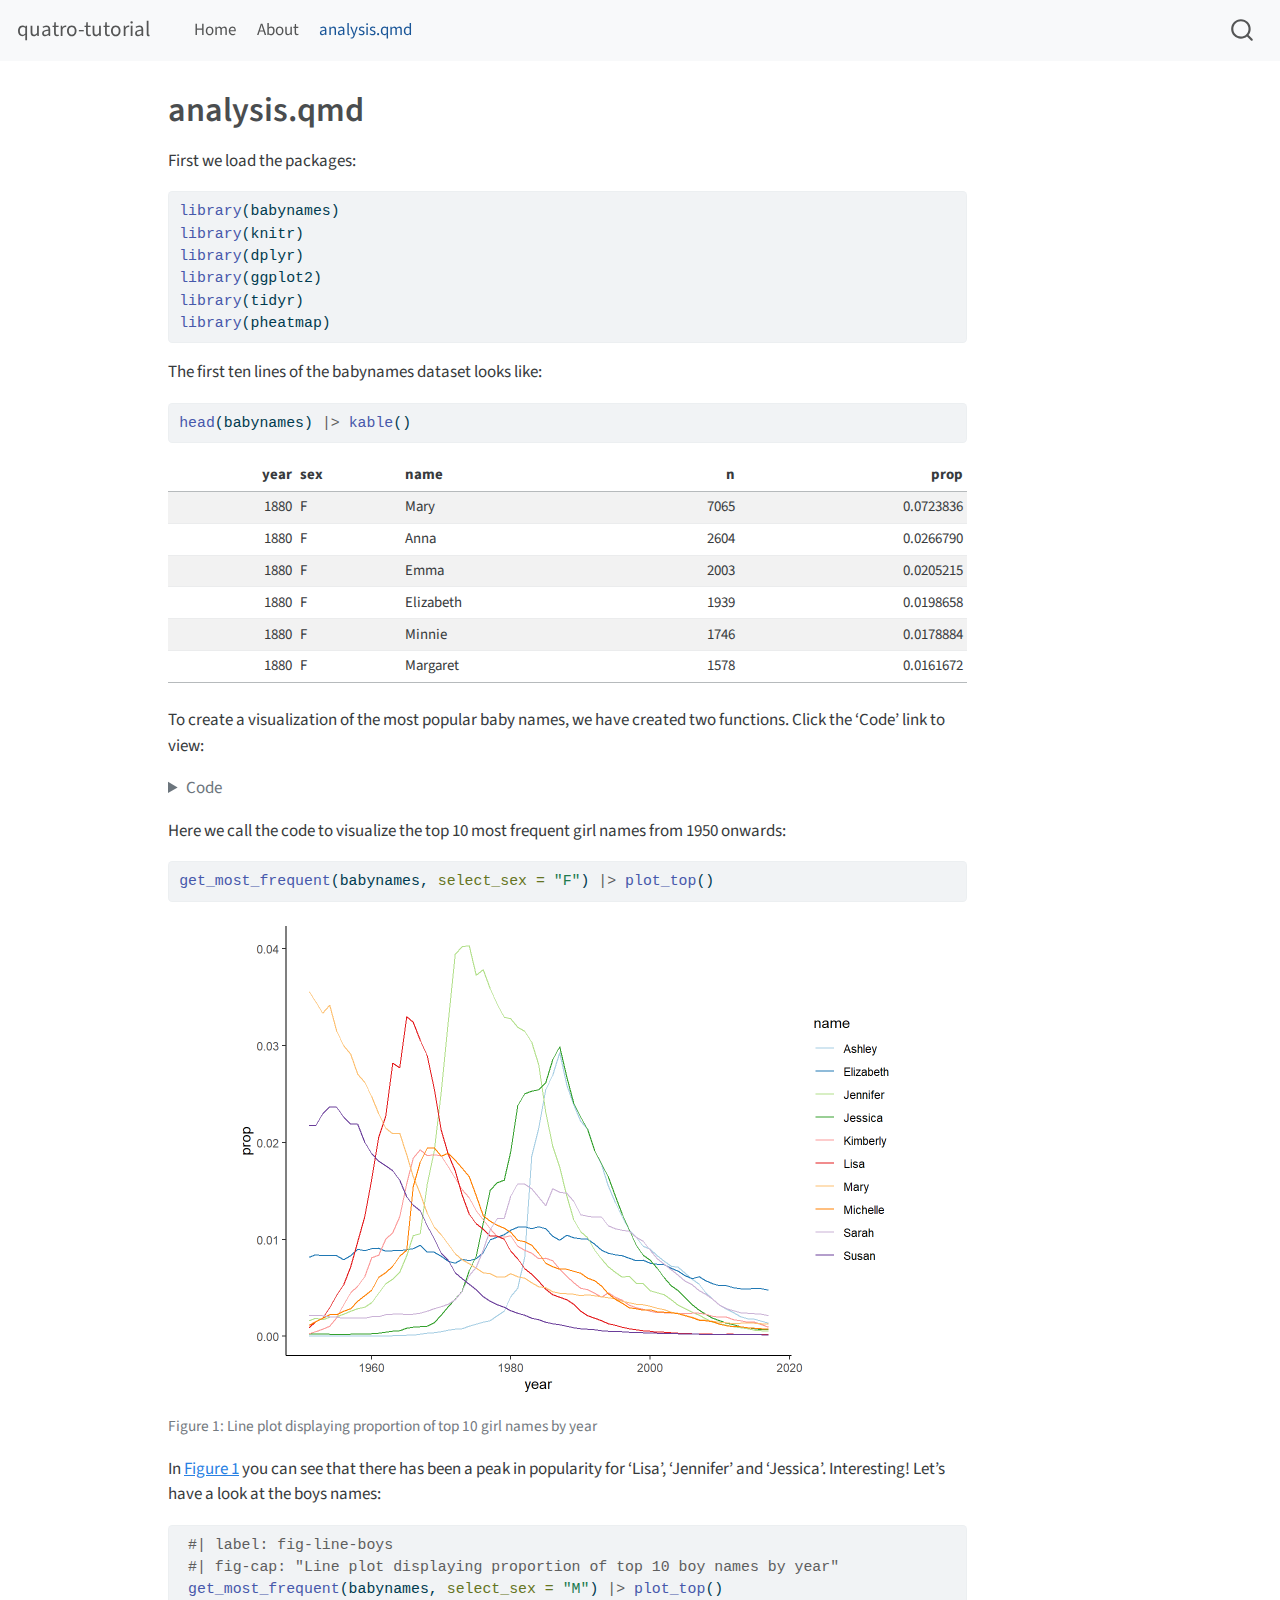
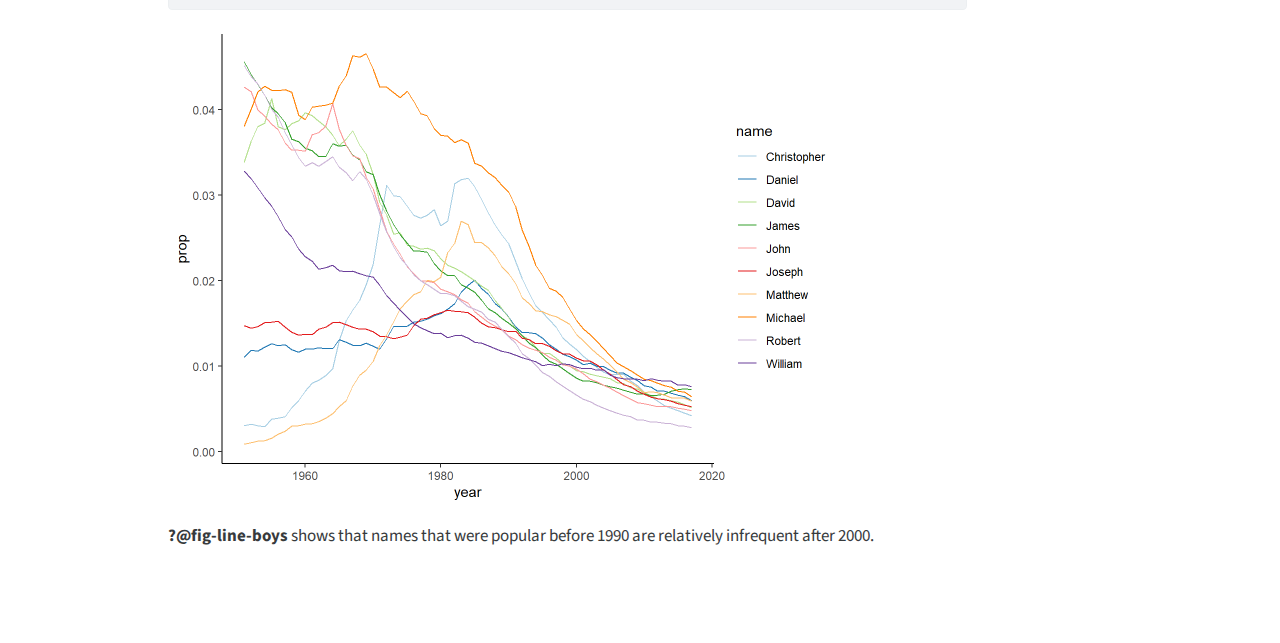
==== analysis.html @ da6c0867 "Built site for gh-pages" ====
<!DOCTYPE html>
<html xmlns="http://www.w3.org/1999/xhtml" lang="en" xml:lang="en"><head>

<meta charset="utf-8">
<meta name="generator" content="quarto-1.3.450">

<meta name="viewport" content="width=device-width, initial-scale=1.0, user-scalable=yes">


<title>quatro-tutorial - analysis.qmd</title>
<style>
code{white-space: pre-wrap;}
span.smallcaps{font-variant: small-caps;}
div.columns{display: flex; gap: min(4vw, 1.5em);}
div.column{flex: auto; overflow-x: auto;}
div.hanging-indent{margin-left: 1.5em; text-indent: -1.5em;}
ul.task-list{list-style: none;}
ul.task-list li input[type="checkbox"] {
  width: 0.8em;
  margin: 0 0.8em 0.2em -1em; /* quarto-specific, see https://github.com/quarto-dev/quarto-cli/issues/4556 */ 
  vertical-align: middle;
}
/* CSS for syntax highlighting */
pre > code.sourceCode { white-space: pre; position: relative; }
pre > code.sourceCode > span { display: inline-block; line-height: 1.25; }
pre > code.sourceCode > span:empty { height: 1.2em; }
.sourceCode { overflow: visible; }
code.sourceCode > span { color: inherit; text-decoration: inherit; }
div.sourceCode { margin: 1em 0; }
pre.sourceCode { margin: 0; }
@media screen {
div.sourceCode { overflow: auto; }
}
@media print {
pre > code.sourceCode { white-space: pre-wrap; }
pre > code.sourceCode > span { text-indent: -5em; padding-left: 5em; }
}
pre.numberSource code
  { counter-reset: source-line 0; }
pre.numberSource code > span
  { position: relative; left: -4em; counter-increment: source-line; }
pre.numberSource code > span > a:first-child::before
  { content: counter(source-line);
    position: relative; left: -1em; text-align: right; vertical-align: baseline;
    border: none; display: inline-block;
    -webkit-touch-callout: none; -webkit-user-select: none;
    -khtml-user-select: none; -moz-user-select: none;
    -ms-user-select: none; user-select: none;
    padding: 0 4px; width: 4em;
  }
pre.numberSource { margin-left: 3em;  padding-left: 4px; }
div.sourceCode
  {   }
@media screen {
pre > code.sourceCode > span > a:first-child::before { text-decoration: underline; }
}
</style>


<script src="site_libs/quarto-nav/quarto-nav.js"></script>
<script src="site_libs/quarto-nav/headroom.min.js"></script>
<script src="site_libs/clipboard/clipboard.min.js"></script>
<script src="site_libs/quarto-search/autocomplete.umd.js"></script>
<script src="site_libs/quarto-search/fuse.min.js"></script>
<script src="site_libs/quarto-search/quarto-search.js"></script>
<meta name="quarto:offset" content="./">
<script src="site_libs/quarto-html/quarto.js"></script>
<script src="site_libs/quarto-html/popper.min.js"></script>
<script src="site_libs/quarto-html/tippy.umd.min.js"></script>
<script src="site_libs/quarto-html/anchor.min.js"></script>
<link href="site_libs/quarto-html/tippy.css" rel="stylesheet">
<link href="site_libs/quarto-html/quarto-syntax-highlighting.css" rel="stylesheet" id="quarto-text-highlighting-styles">
<script src="site_libs/bootstrap/bootstrap.min.js"></script>
<link href="site_libs/bootstrap/bootstrap-icons.css" rel="stylesheet">
<link href="site_libs/bootstrap/bootstrap.min.css" rel="stylesheet" id="quarto-bootstrap" data-mode="light">
<script id="quarto-search-options" type="application/json">{
  "location": "navbar",
  "copy-button": false,
  "collapse-after": 3,
  "panel-placement": "end",
  "type": "overlay",
  "limit": 20,
  "language": {
    "search-no-results-text": "No results",
    "search-matching-documents-text": "matching documents",
    "search-copy-link-title": "Copy link to search",
    "search-hide-matches-text": "Hide additional matches",
    "search-more-match-text": "more match in this document",
    "search-more-matches-text": "more matches in this document",
    "search-clear-button-title": "Clear",
    "search-detached-cancel-button-title": "Cancel",
    "search-submit-button-title": "Submit",
    "search-label": "Search"
  }
}</script>


<link rel="stylesheet" href="styles.css">
</head>

<body class="nav-fixed">

<div id="quarto-search-results"></div>
  <header id="quarto-header" class="headroom fixed-top">
    <nav class="navbar navbar-expand-lg navbar-dark ">
      <div class="navbar-container container-fluid">
      <div class="navbar-brand-container">
    <a class="navbar-brand" href="./index.html">
    <span class="navbar-title">quatro-tutorial</span>
    </a>
  </div>
            <div id="quarto-search" class="" title="Search"></div>
          <button class="navbar-toggler" type="button" data-bs-toggle="collapse" data-bs-target="#navbarCollapse" aria-controls="navbarCollapse" aria-expanded="false" aria-label="Toggle navigation" onclick="if (window.quartoToggleHeadroom) { window.quartoToggleHeadroom(); }">
  <span class="navbar-toggler-icon"></span>
</button>
          <div class="collapse navbar-collapse" id="navbarCollapse">
            <ul class="navbar-nav navbar-nav-scroll me-auto">
  <li class="nav-item">
    <a class="nav-link" href="./index.html" rel="" target="">
 <span class="menu-text">Home</span></a>
  </li>  
  <li class="nav-item">
    <a class="nav-link" href="./about.html" rel="" target="">
 <span class="menu-text">About</span></a>
  </li>  
  <li class="nav-item">
    <a class="nav-link active" href="./analysis.html" rel="" target="" aria-current="page">
 <span class="menu-text">analysis.qmd</span></a>
  </li>  
</ul>
            <div class="quarto-navbar-tools ms-auto">
</div>
          </div> <!-- /navcollapse -->
      </div> <!-- /container-fluid -->
    </nav>
</header>
<!-- content -->
<div id="quarto-content" class="quarto-container page-columns page-rows-contents page-layout-article page-navbar">
<!-- sidebar -->
<!-- margin-sidebar -->
    <div id="quarto-margin-sidebar" class="sidebar margin-sidebar">
        
    </div>
<!-- main -->
<main class="content" id="quarto-document-content">

<header id="title-block-header" class="quarto-title-block default">
<div class="quarto-title">
<h1 class="title">analysis.qmd</h1>
</div>



<div class="quarto-title-meta">

    
  
    
  </div>
  

</header>

<p>First we load the packages:</p>
<div class="cell">
<div class="sourceCode cell-code" id="cb1"><pre class="sourceCode r code-with-copy"><code class="sourceCode r"><span id="cb1-1"><a href="#cb1-1" aria-hidden="true" tabindex="-1"></a><span class="fu">library</span>(babynames) </span>
<span id="cb1-2"><a href="#cb1-2" aria-hidden="true" tabindex="-1"></a><span class="fu">library</span>(knitr) </span>
<span id="cb1-3"><a href="#cb1-3" aria-hidden="true" tabindex="-1"></a><span class="fu">library</span>(dplyr)</span>
<span id="cb1-4"><a href="#cb1-4" aria-hidden="true" tabindex="-1"></a><span class="fu">library</span>(ggplot2) </span>
<span id="cb1-5"><a href="#cb1-5" aria-hidden="true" tabindex="-1"></a><span class="fu">library</span>(tidyr) </span>
<span id="cb1-6"><a href="#cb1-6" aria-hidden="true" tabindex="-1"></a><span class="fu">library</span>(pheatmap) </span></code><button title="Copy to Clipboard" class="code-copy-button"><i class="bi"></i></button></pre></div>
</div>
<p>The first ten lines of the babynames dataset looks like:</p>
<div class="cell">
<div class="sourceCode cell-code" id="cb2"><pre class="sourceCode r code-with-copy"><code class="sourceCode r"><span id="cb2-1"><a href="#cb2-1" aria-hidden="true" tabindex="-1"></a><span class="fu">head</span>(babynames) <span class="sc">|&gt;</span> <span class="fu">kable</span>() </span></code><button title="Copy to Clipboard" class="code-copy-button"><i class="bi"></i></button></pre></div>
<div class="cell-output-display">
<table class="table table-sm table-striped small">
<thead>
<tr class="header">
<th style="text-align: right;">year</th>
<th style="text-align: left;">sex</th>
<th style="text-align: left;">name</th>
<th style="text-align: right;">n</th>
<th style="text-align: right;">prop</th>
</tr>
</thead>
<tbody>
<tr class="odd">
<td style="text-align: right;">1880</td>
<td style="text-align: left;">F</td>
<td style="text-align: left;">Mary</td>
<td style="text-align: right;">7065</td>
<td style="text-align: right;">0.0723836</td>
</tr>
<tr class="even">
<td style="text-align: right;">1880</td>
<td style="text-align: left;">F</td>
<td style="text-align: left;">Anna</td>
<td style="text-align: right;">2604</td>
<td style="text-align: right;">0.0266790</td>
</tr>
<tr class="odd">
<td style="text-align: right;">1880</td>
<td style="text-align: left;">F</td>
<td style="text-align: left;">Emma</td>
<td style="text-align: right;">2003</td>
<td style="text-align: right;">0.0205215</td>
</tr>
<tr class="even">
<td style="text-align: right;">1880</td>
<td style="text-align: left;">F</td>
<td style="text-align: left;">Elizabeth</td>
<td style="text-align: right;">1939</td>
<td style="text-align: right;">0.0198658</td>
</tr>
<tr class="odd">
<td style="text-align: right;">1880</td>
<td style="text-align: left;">F</td>
<td style="text-align: left;">Minnie</td>
<td style="text-align: right;">1746</td>
<td style="text-align: right;">0.0178884</td>
</tr>
<tr class="even">
<td style="text-align: right;">1880</td>
<td style="text-align: left;">F</td>
<td style="text-align: left;">Margaret</td>
<td style="text-align: right;">1578</td>
<td style="text-align: right;">0.0161672</td>
</tr>
</tbody>
</table>
</div>
</div>
<p>To create a visualization of the most popular baby names, we have created two functions. Click the ‘Code’ link to view:</p>
<div class="cell">
<details>
<summary>Code</summary>
<div class="sourceCode cell-code" id="cb3"><pre class="sourceCode r code-with-copy"><code class="sourceCode r"><span id="cb3-1"><a href="#cb3-1" aria-hidden="true" tabindex="-1"></a>get_most_frequent <span class="ot">&lt;-</span> <span class="cf">function</span>(babynames, select_sex, <span class="at">from =</span> <span class="dv">1950</span>) {</span>
<span id="cb3-2"><a href="#cb3-2" aria-hidden="true" tabindex="-1"></a>  most_freq <span class="ot">&lt;-</span> babynames <span class="sc">|&gt;</span></span>
<span id="cb3-3"><a href="#cb3-3" aria-hidden="true" tabindex="-1"></a>    <span class="fu">filter</span>(sex <span class="sc">==</span> select_sex, year <span class="sc">&gt;</span> from) <span class="sc">|&gt;</span></span>
<span id="cb3-4"><a href="#cb3-4" aria-hidden="true" tabindex="-1"></a>    <span class="fu">group_by</span>(name) <span class="sc">|&gt;</span></span>
<span id="cb3-5"><a href="#cb3-5" aria-hidden="true" tabindex="-1"></a>    <span class="fu">summarise</span>(<span class="at">average =</span> <span class="fu">mean</span>(prop)) <span class="sc">|&gt;</span></span>
<span id="cb3-6"><a href="#cb3-6" aria-hidden="true" tabindex="-1"></a>    <span class="fu">arrange</span>(<span class="fu">desc</span>(average))</span>
<span id="cb3-7"><a href="#cb3-7" aria-hidden="true" tabindex="-1"></a>    </span>
<span id="cb3-8"><a href="#cb3-8" aria-hidden="true" tabindex="-1"></a>  <span class="fu">return</span>(<span class="fu">list</span>(</span>
<span id="cb3-9"><a href="#cb3-9" aria-hidden="true" tabindex="-1"></a>    <span class="at">babynames =</span> babynames,</span>
<span id="cb3-10"><a href="#cb3-10" aria-hidden="true" tabindex="-1"></a>    <span class="at">most_frequent =</span> most_freq,</span>
<span id="cb3-11"><a href="#cb3-11" aria-hidden="true" tabindex="-1"></a>    <span class="at">sex =</span> select_sex,</span>
<span id="cb3-12"><a href="#cb3-12" aria-hidden="true" tabindex="-1"></a>    <span class="at">from =</span> from))</span>
<span id="cb3-13"><a href="#cb3-13" aria-hidden="true" tabindex="-1"></a>}</span>
<span id="cb3-14"><a href="#cb3-14" aria-hidden="true" tabindex="-1"></a></span>
<span id="cb3-15"><a href="#cb3-15" aria-hidden="true" tabindex="-1"></a>plot_top <span class="ot">&lt;-</span> <span class="cf">function</span>(x, <span class="at">top =</span> <span class="dv">10</span>) {</span>
<span id="cb3-16"><a href="#cb3-16" aria-hidden="true" tabindex="-1"></a>  topx <span class="ot">&lt;-</span> x<span class="sc">$</span>most_frequent<span class="sc">$</span>name[<span class="dv">1</span><span class="sc">:</span>top]</span>
<span id="cb3-17"><a href="#cb3-17" aria-hidden="true" tabindex="-1"></a>  </span>
<span id="cb3-18"><a href="#cb3-18" aria-hidden="true" tabindex="-1"></a>  p <span class="ot">&lt;-</span> x<span class="sc">$</span>babynames <span class="sc">|&gt;</span></span>
<span id="cb3-19"><a href="#cb3-19" aria-hidden="true" tabindex="-1"></a>    <span class="fu">filter</span>(name <span class="sc">%in%</span> topx, sex <span class="sc">==</span> x<span class="sc">$</span>sex, year <span class="sc">&gt;</span> x<span class="sc">$</span>from) <span class="sc">|&gt;</span></span>
<span id="cb3-20"><a href="#cb3-20" aria-hidden="true" tabindex="-1"></a>    <span class="fu">ggplot</span>(<span class="fu">aes</span>(<span class="at">x =</span> year, <span class="at">y =</span> prop, <span class="at">color =</span> name)) <span class="sc">+</span></span>
<span id="cb3-21"><a href="#cb3-21" aria-hidden="true" tabindex="-1"></a>    <span class="fu">geom_line</span>() <span class="sc">+</span></span>
<span id="cb3-22"><a href="#cb3-22" aria-hidden="true" tabindex="-1"></a>    <span class="fu">scale_color_brewer</span>(<span class="at">palette =</span> <span class="st">"Paired"</span>) <span class="sc">+</span></span>
<span id="cb3-23"><a href="#cb3-23" aria-hidden="true" tabindex="-1"></a>    <span class="fu">theme_classic</span>()</span>
<span id="cb3-24"><a href="#cb3-24" aria-hidden="true" tabindex="-1"></a>  </span>
<span id="cb3-25"><a href="#cb3-25" aria-hidden="true" tabindex="-1"></a>  <span class="fu">return</span>(p)</span>
<span id="cb3-26"><a href="#cb3-26" aria-hidden="true" tabindex="-1"></a>}</span></code><button title="Copy to Clipboard" class="code-copy-button"><i class="bi"></i></button></pre></div>
</details>
</div>
<p>Here we call the code to visualize the top 10 most frequent girl names from 1950 onwards:</p>
<div class="cell">
<div class="sourceCode cell-code" id="cb4"><pre class="sourceCode r code-with-copy"><code class="sourceCode r"><span id="cb4-1"><a href="#cb4-1" aria-hidden="true" tabindex="-1"></a><span class="fu">get_most_frequent</span>(babynames, <span class="at">select_sex =</span> <span class="st">"F"</span>) <span class="sc">|&gt;</span> <span class="fu">plot_top</span>()</span></code><button title="Copy to Clipboard" class="code-copy-button"><i class="bi"></i></button></pre></div>
<div class="cell-output-display">
<div id="fig-line-girls" class="quarto-figure quarto-figure-center anchored">
<figure class="figure">
<p><img src="analysis_files/figure-html/fig-line-girls-1.png" class="img-fluid figure-img" width="672"></p>
<figcaption class="figure-caption">Figure&nbsp;1: Line plot displaying proportion of top 10 girl names by year</figcaption>
</figure>
</div>
</div>
</div>
<p>In <a href="#fig-line-girls">Figure&nbsp;1</a> you can see that there has been a peak in popularity for ‘Lisa’, ‘Jennifer’ and ‘Jessica’. Interesting! Let’s have a look at the boys names:</p>
<div class="cell">
<div class="sourceCode cell-code" id="cb5"><pre class="sourceCode r code-with-copy"><code class="sourceCode r"><span id="cb5-1"><a href="#cb5-1" aria-hidden="true" tabindex="-1"></a> <span class="co">#| label: fig-line-boys </span></span>
<span id="cb5-2"><a href="#cb5-2" aria-hidden="true" tabindex="-1"></a> <span class="co">#| fig-cap: "Line plot displaying proportion of top 10 boy names by year" </span></span>
<span id="cb5-3"><a href="#cb5-3" aria-hidden="true" tabindex="-1"></a> <span class="fu">get_most_frequent</span>(babynames, <span class="at">select_sex =</span> <span class="st">"M"</span>) <span class="sc">|&gt;</span> <span class="fu">plot_top</span>()</span></code><button title="Copy to Clipboard" class="code-copy-button"><i class="bi"></i></button></pre></div>
<div class="cell-output-display">
<p><img src="analysis_files/figure-html/unnamed-chunk-5-1.png" class="img-fluid" width="672"></p>
</div>
</div>
<p><strong>?@fig-line-boys</strong> shows that names that were popular before 1990 are relatively infrequent after 2000.</p>



</main> <!-- /main -->
<script id="quarto-html-after-body" type="application/javascript">
window.document.addEventListener("DOMContentLoaded", function (event) {
  const toggleBodyColorMode = (bsSheetEl) => {
    const mode = bsSheetEl.getAttribute("data-mode");
    const bodyEl = window.document.querySelector("body");
    if (mode === "dark") {
      bodyEl.classList.add("quarto-dark");
      bodyEl.classList.remove("quarto-light");
    } else {
      bodyEl.classList.add("quarto-light");
      bodyEl.classList.remove("quarto-dark");
    }
  }
  const toggleBodyColorPrimary = () => {
    const bsSheetEl = window.document.querySelector("link#quarto-bootstrap");
    if (bsSheetEl) {
      toggleBodyColorMode(bsSheetEl);
    }
  }
  toggleBodyColorPrimary();  
  const icon = "";
  const anchorJS = new window.AnchorJS();
  anchorJS.options = {
    placement: 'right',
    icon: icon
  };
  anchorJS.add('.anchored');
  const isCodeAnnotation = (el) => {
    for (const clz of el.classList) {
      if (clz.startsWith('code-annotation-')) {                     
        return true;
      }
    }
    return false;
  }
  const clipboard = new window.ClipboardJS('.code-copy-button', {
    text: function(trigger) {
      const codeEl = trigger.previousElementSibling.cloneNode(true);
      for (const childEl of codeEl.children) {
        if (isCodeAnnotation(childEl)) {
          childEl.remove();
        }
      }
      return codeEl.innerText;
    }
  });
  clipboard.on('success', function(e) {
    // button target
    const button = e.trigger;
    // don't keep focus
    button.blur();
    // flash "checked"
    button.classList.add('code-copy-button-checked');
    var currentTitle = button.getAttribute("title");
    button.setAttribute("title", "Copied!");
    let tooltip;
    if (window.bootstrap) {
      button.setAttribute("data-bs-toggle", "tooltip");
      button.setAttribute("data-bs-placement", "left");
      button.setAttribute("data-bs-title", "Copied!");
      tooltip = new bootstrap.Tooltip(button, 
        { trigger: "manual", 
          customClass: "code-copy-button-tooltip",
          offset: [0, -8]});
      tooltip.show();    
    }
    setTimeout(function() {
      if (tooltip) {
        tooltip.hide();
        button.removeAttribute("data-bs-title");
        button.removeAttribute("data-bs-toggle");
        button.removeAttribute("data-bs-placement");
      }
      button.setAttribute("title", currentTitle);
      button.classList.remove('code-copy-button-checked');
    }, 1000);
    // clear code selection
    e.clearSelection();
  });
  function tippyHover(el, contentFn) {
    const config = {
      allowHTML: true,
      content: contentFn,
      maxWidth: 500,
      delay: 100,
      arrow: false,
      appendTo: function(el) {
          return el.parentElement;
      },
      interactive: true,
      interactiveBorder: 10,
      theme: 'quarto',
      placement: 'bottom-start'
    };
    window.tippy(el, config); 
  }
  const noterefs = window.document.querySelectorAll('a[role="doc-noteref"]');
  for (var i=0; i<noterefs.length; i++) {
    const ref = noterefs[i];
    tippyHover(ref, function() {
      // use id or data attribute instead here
      let href = ref.getAttribute('data-footnote-href') || ref.getAttribute('href');
      try { href = new URL(href).hash; } catch {}
      const id = href.replace(/^#\/?/, "");
      const note = window.document.getElementById(id);
      return note.innerHTML;
    });
  }
      let selectedAnnoteEl;
      const selectorForAnnotation = ( cell, annotation) => {
        let cellAttr = 'data-code-cell="' + cell + '"';
        let lineAttr = 'data-code-annotation="' +  annotation + '"';
        const selector = 'span[' + cellAttr + '][' + lineAttr + ']';
        return selector;
      }
      const selectCodeLines = (annoteEl) => {
        const doc = window.document;
        const targetCell = annoteEl.getAttribute("data-target-cell");
        const targetAnnotation = annoteEl.getAttribute("data-target-annotation");
        const annoteSpan = window.document.querySelector(selectorForAnnotation(targetCell, targetAnnotation));
        const lines = annoteSpan.getAttribute("data-code-lines").split(",");
        const lineIds = lines.map((line) => {
          return targetCell + "-" + line;
        })
        let top = null;
        let height = null;
        let parent = null;
        if (lineIds.length > 0) {
            //compute the position of the single el (top and bottom and make a div)
            const el = window.document.getElementById(lineIds[0]);
            top = el.offsetTop;
            height = el.offsetHeight;
            parent = el.parentElement.parentElement;
          if (lineIds.length > 1) {
            const lastEl = window.document.getElementById(lineIds[lineIds.length - 1]);
            const bottom = lastEl.offsetTop + lastEl.offsetHeight;
            height = bottom - top;
          }
          if (top !== null && height !== null && parent !== null) {
            // cook up a div (if necessary) and position it 
            let div = window.document.getElementById("code-annotation-line-highlight");
            if (div === null) {
              div = window.document.createElement("div");
              div.setAttribute("id", "code-annotation-line-highlight");
              div.style.position = 'absolute';
              parent.appendChild(div);
            }
            div.style.top = top - 2 + "px";
            div.style.height = height + 4 + "px";
            let gutterDiv = window.document.getElementById("code-annotation-line-highlight-gutter");
            if (gutterDiv === null) {
              gutterDiv = window.document.createElement("div");
              gutterDiv.setAttribute("id", "code-annotation-line-highlight-gutter");
              gutterDiv.style.position = 'absolute';
              const codeCell = window.document.getElementById(targetCell);
              const gutter = codeCell.querySelector('.code-annotation-gutter');
              gutter.appendChild(gutterDiv);
            }
            gutterDiv.style.top = top - 2 + "px";
            gutterDiv.style.height = height + 4 + "px";
          }
          selectedAnnoteEl = annoteEl;
        }
      };
      const unselectCodeLines = () => {
        const elementsIds = ["code-annotation-line-highlight", "code-annotation-line-highlight-gutter"];
        elementsIds.forEach((elId) => {
          const div = window.document.getElementById(elId);
          if (div) {
            div.remove();
          }
        });
        selectedAnnoteEl = undefined;
      };
      // Attach click handler to the DT
      const annoteDls = window.document.querySelectorAll('dt[data-target-cell]');
      for (const annoteDlNode of annoteDls) {
        annoteDlNode.addEventListener('click', (event) => {
          const clickedEl = event.target;
          if (clickedEl !== selectedAnnoteEl) {
            unselectCodeLines();
            const activeEl = window.document.querySelector('dt[data-target-cell].code-annotation-active');
            if (activeEl) {
              activeEl.classList.remove('code-annotation-active');
            }
            selectCodeLines(clickedEl);
            clickedEl.classList.add('code-annotation-active');
          } else {
            // Unselect the line
            unselectCodeLines();
            clickedEl.classList.remove('code-annotation-active');
          }
        });
      }
  const findCites = (el) => {
    const parentEl = el.parentElement;
    if (parentEl) {
      const cites = parentEl.dataset.cites;
      if (cites) {
        return {
          el,
          cites: cites.split(' ')
        };
      } else {
        return findCites(el.parentElement)
      }
    } else {
      return undefined;
    }
  };
  var bibliorefs = window.document.querySelectorAll('a[role="doc-biblioref"]');
  for (var i=0; i<bibliorefs.length; i++) {
    const ref = bibliorefs[i];
    const citeInfo = findCites(ref);
    if (citeInfo) {
      tippyHover(citeInfo.el, function() {
        var popup = window.document.createElement('div');
        citeInfo.cites.forEach(function(cite) {
          var citeDiv = window.document.createElement('div');
          citeDiv.classList.add('hanging-indent');
          citeDiv.classList.add('csl-entry');
          var biblioDiv = window.document.getElementById('ref-' + cite);
          if (biblioDiv) {
            citeDiv.innerHTML = biblioDiv.innerHTML;
          }
          popup.appendChild(citeDiv);
        });
        return popup.innerHTML;
      });
    }
  }
});
</script>
</div> <!-- /content -->



</body></html>
---- site_libs/quarto-html/tippy.css ----
.tippy-box[data-animation=fade][data-state=hidden]{opacity:0}[data-tippy-root]{max-width:calc(100vw - 10px)}.tippy-box{position:relative;background-color:#333;color:#fff;border-radius:4px;font-size:14px;line-height:1.4;white-space:normal;outline:0;transition-property:transform,visibility,opacity}.tippy-box[data-placement^=top]>.tippy-arrow{bottom:0}.tippy-box[data-placement^=top]>.tippy-arrow:before{bottom:-7px;left:0;border-width:8px 8px 0;border-top-color:initial;transform-origin:center top}.tippy-box[data-placement^=bottom]>.tippy-arrow{top:0}.tippy-box[data-placement^=bottom]>.tippy-arrow:before{top:-7px;left:0;border-width:0 8px 8px;border-bottom-color:initial;transform-origin:center bottom}.tippy-box[data-placement^=left]>.tippy-arrow{right:0}.tippy-box[data-placement^=left]>.tippy-arrow:before{border-width:8px 0 8px 8px;border-left-color:initial;right:-7px;transform-origin:center left}.tippy-box[data-placement^=right]>.tippy-arrow{left:0}.tippy-box[data-placement^=right]>.tippy-arrow:before{left:-7px;border-width:8px 8px 8px 0;border-right-color:initial;transform-origin:center right}.tippy-box[data-inertia][data-state=visible]{transition-timing-function:cubic-bezier(.54,1.5,.38,1.11)}.tippy-arrow{width:16px;height:16px;color:#333}.tippy-arrow:before{content:"";position:absolute;border-color:transparent;border-style:solid}.tippy-content{position:relative;padding:5px 9px;z-index:1}
---- site_libs/quarto-html/quarto-syntax-highlighting.css ----
/* quarto syntax highlight colors */
:root {
  --quarto-hl-ot-color: #003B4F;
  --quarto-hl-at-color: #657422;
  --quarto-hl-ss-color: #20794D;
  --quarto-hl-an-color: #5E5E5E;
  --quarto-hl-fu-color: #4758AB;
  --quarto-hl-st-color: #20794D;
  --quarto-hl-cf-color: #003B4F;
  --quarto-hl-op-color: #5E5E5E;
  --quarto-hl-er-color: #AD0000;
  --quarto-hl-bn-color: #AD0000;
  --quarto-hl-al-color: #AD0000;
  --quarto-hl-va-color: #111111;
  --quarto-hl-bu-color: inherit;
  --quarto-hl-ex-color: inherit;
  --quarto-hl-pp-color: #AD0000;
  --quarto-hl-in-color: #5E5E5E;
  --quarto-hl-vs-color: #20794D;
  --quarto-hl-wa-color: #5E5E5E;
  --quarto-hl-do-color: #5E5E5E;
  --quarto-hl-im-color: #00769E;
  --quarto-hl-ch-color: #20794D;
  --quarto-hl-dt-color: #AD0000;
  --quarto-hl-fl-color: #AD0000;
  --quarto-hl-co-color: #5E5E5E;
  --quarto-hl-cv-color: #5E5E5E;
  --quarto-hl-cn-color: #8f5902;
  --quarto-hl-sc-color: #5E5E5E;
  --quarto-hl-dv-color: #AD0000;
  --quarto-hl-kw-color: #003B4F;
}

/* other quarto variables */
:root {
  --quarto-font-monospace: SFMono-Regular, Menlo, Monaco, Consolas, "Liberation Mono", "Courier New", monospace;
}

pre > code.sourceCode > span {
  color: #003B4F;
}

code span {
  color: #003B4F;
}

code.sourceCode > span {
  color: #003B4F;
}

div.sourceCode,
div.sourceCode pre.sourceCode {
  color: #003B4F;
}

code span.ot {
  color: #003B4F;
  font-style: inherit;
}

code span.at {
  color: #657422;
  font-style: inherit;
}

code span.ss {
  color: #20794D;
  font-style: inherit;
}

code span.an {
  color: #5E5E5E;
  font-style: inherit;
}

code span.fu {
  color: #4758AB;
  font-style: inherit;
}

code span.st {
  color: #20794D;
  font-style: inherit;
}

code span.cf {
  color: #003B4F;
  font-style: inherit;
}

code span.op {
  color: #5E5E5E;
  font-style: inherit;
}

code span.er {
  color: #AD0000;
  font-style: inherit;
}

code span.bn {
  color: #AD0000;
  font-style: inherit;
}

code span.al {
  color: #AD0000;
  font-style: inherit;
}

code span.va {
  color: #111111;
  font-style: inherit;
}

code span.bu {
  font-style: inherit;
}

code span.ex {
  font-style: inherit;
}

code span.pp {
  color: #AD0000;
  font-style: inherit;
}

code span.in {
  color: #5E5E5E;
  font-style: inherit;
}

code span.vs {
  color: #20794D;
  font-style: inherit;
}

code span.wa {
  color: #5E5E5E;
  font-style: italic;
}

code span.do {
  color: #5E5E5E;
  font-style: italic;
}

code span.im {
  color: #00769E;
  font-style: inherit;
}

code span.ch {
  color: #20794D;
  font-style: inherit;
}

code span.dt {
  color: #AD0000;
  font-style: inherit;
}

code span.fl {
  color: #AD0000;
  font-style: inherit;
}

code span.co {
  color: #5E5E5E;
  font-style: inherit;
}

code span.cv {
  color: #5E5E5E;
  font-style: italic;
}

code span.cn {
  color: #8f5902;
  font-style: inherit;
}

code span.sc {
  color: #5E5E5E;
  font-style: inherit;
}

code span.dv {
  color: #AD0000;
  font-style: inherit;
}

code span.kw {
  color: #003B4F;
  font-style: inherit;
}

.prevent-inlining {
  content: "</";
}

/*# sourceMappingURL=debc5d5d77c3f9108843748ff7464032.css.map */
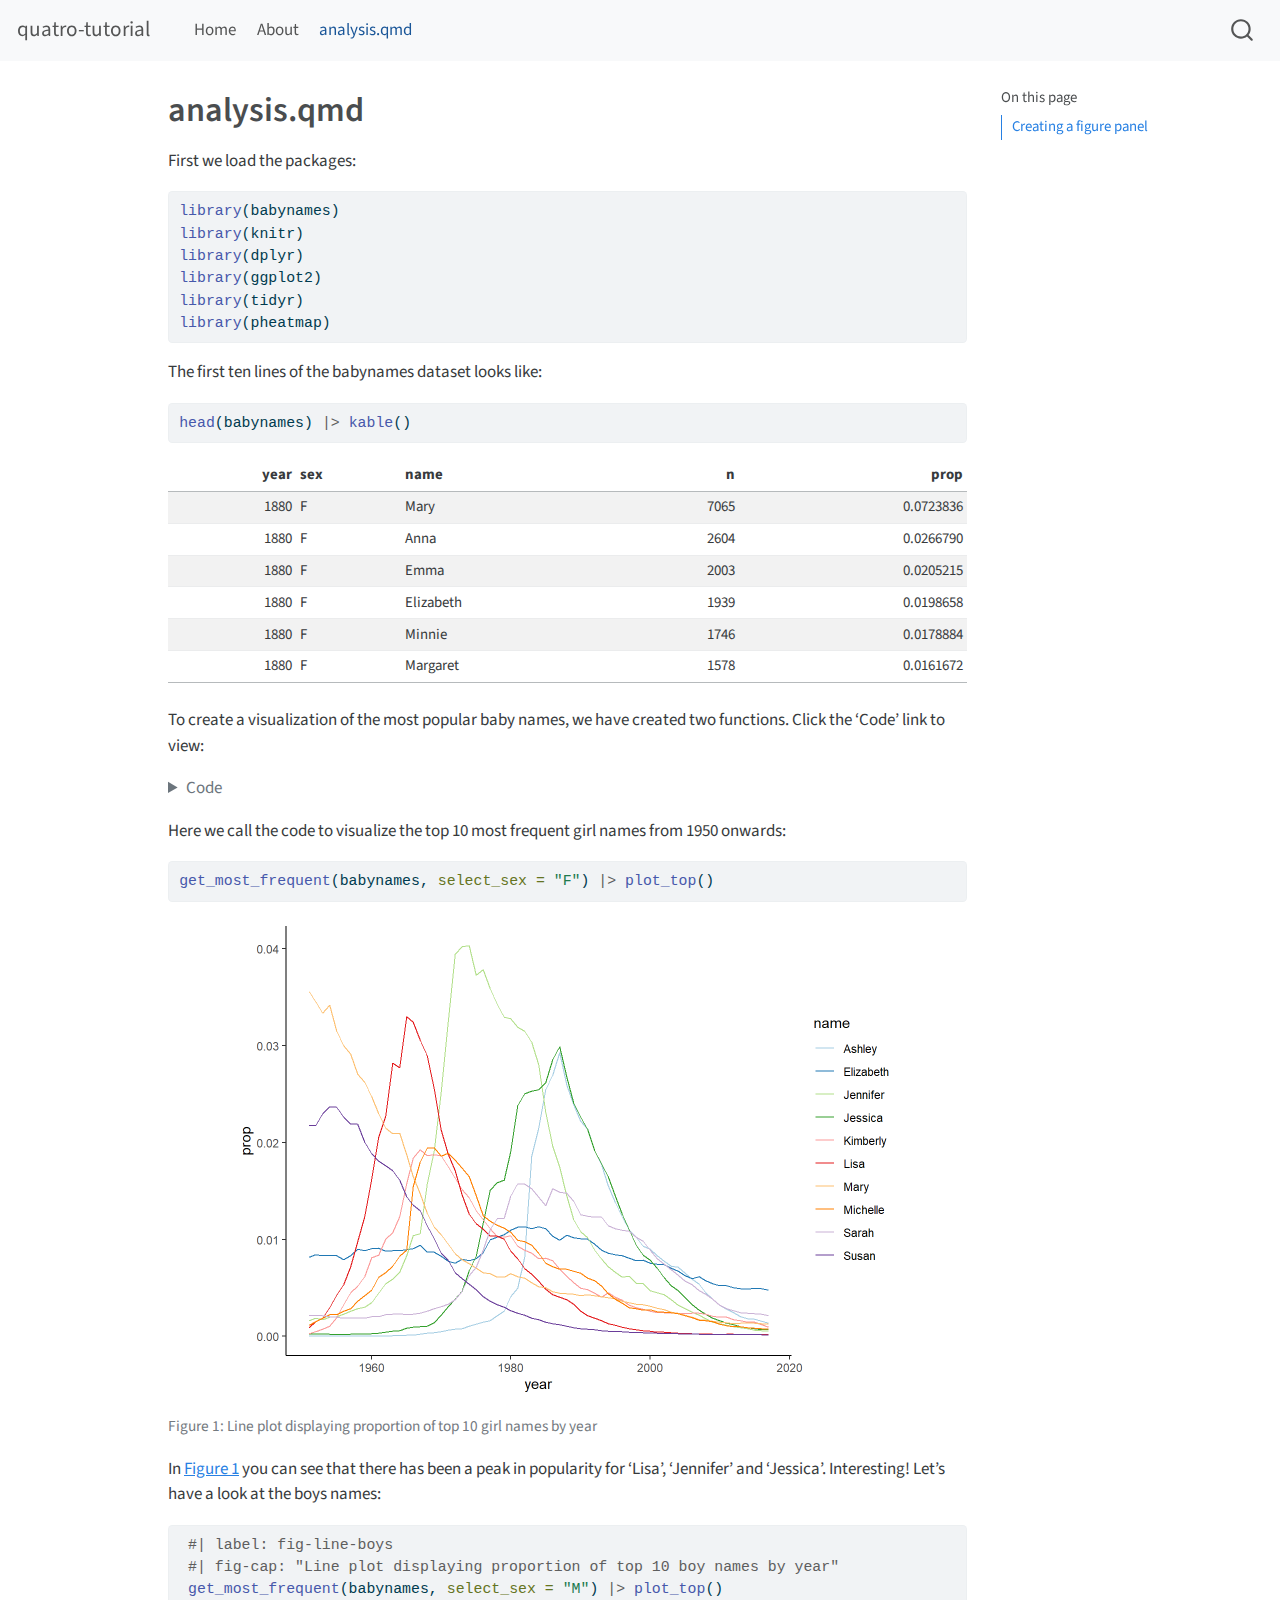
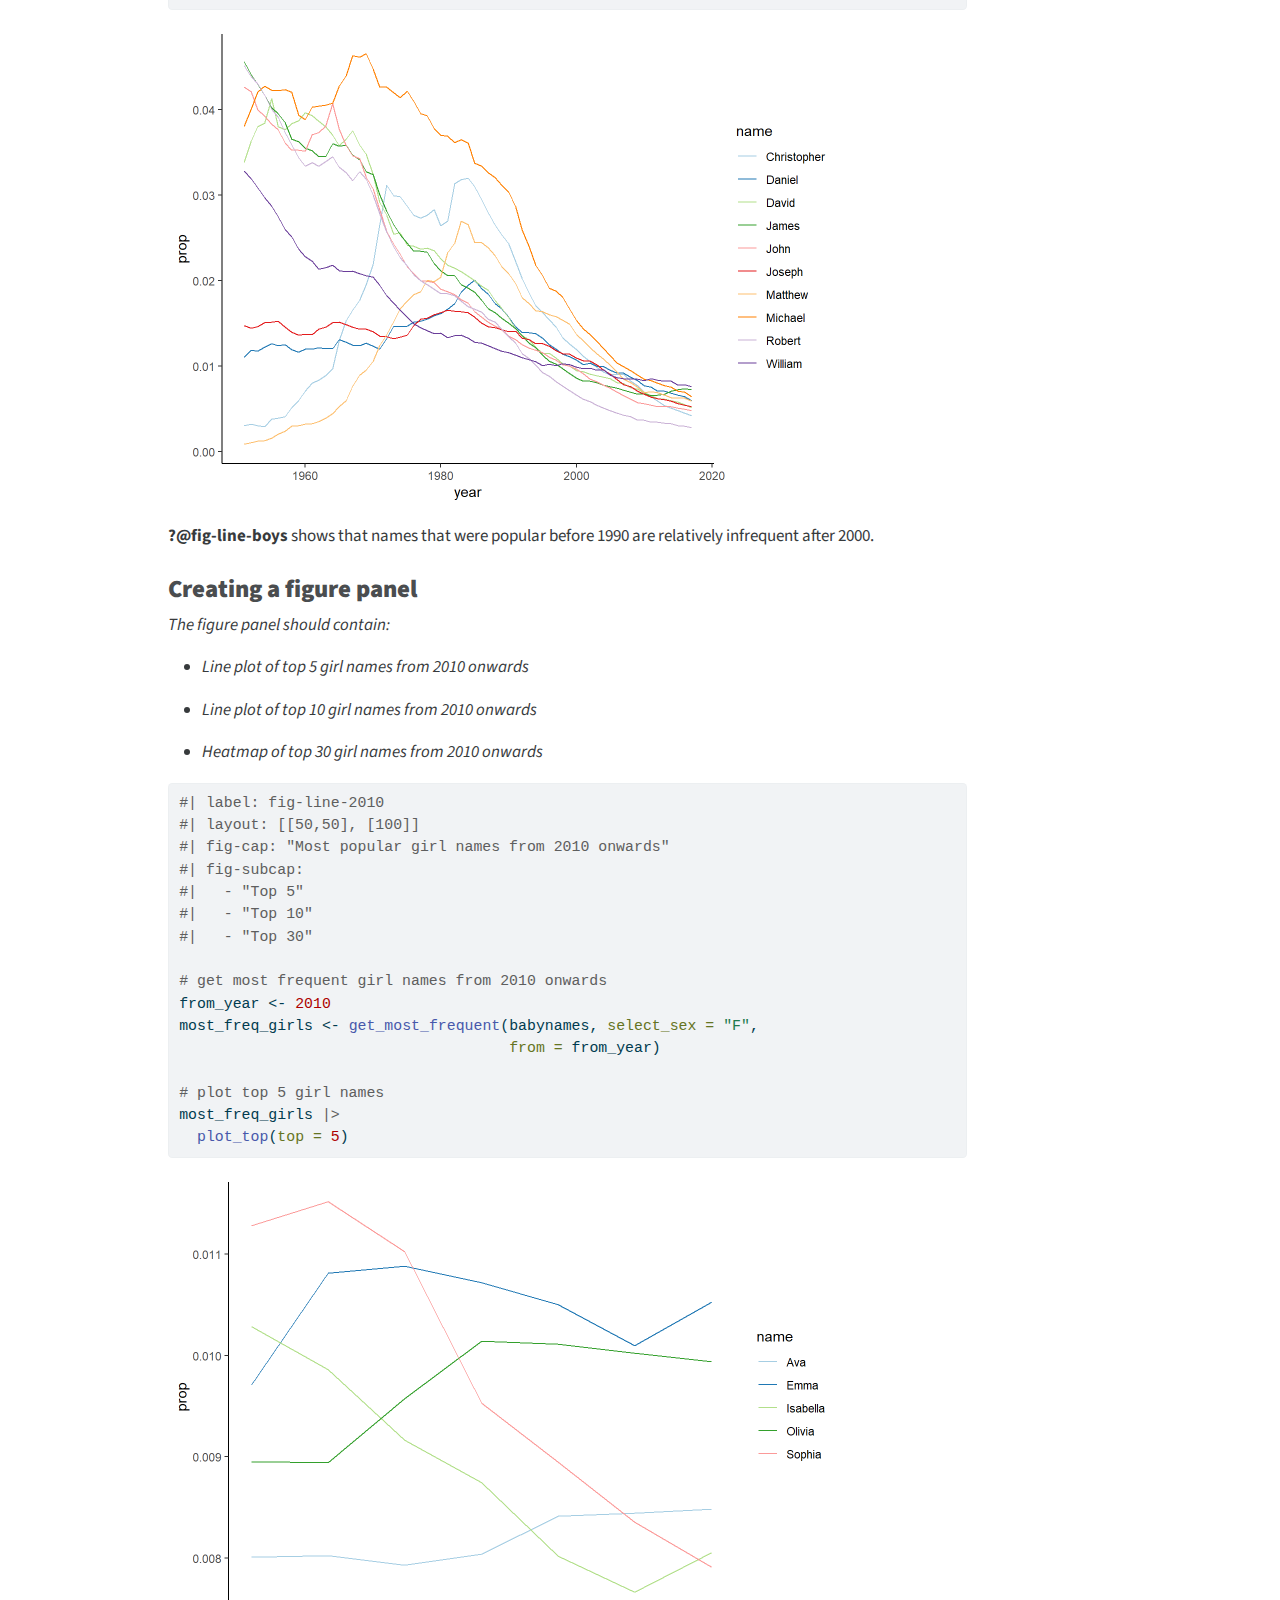
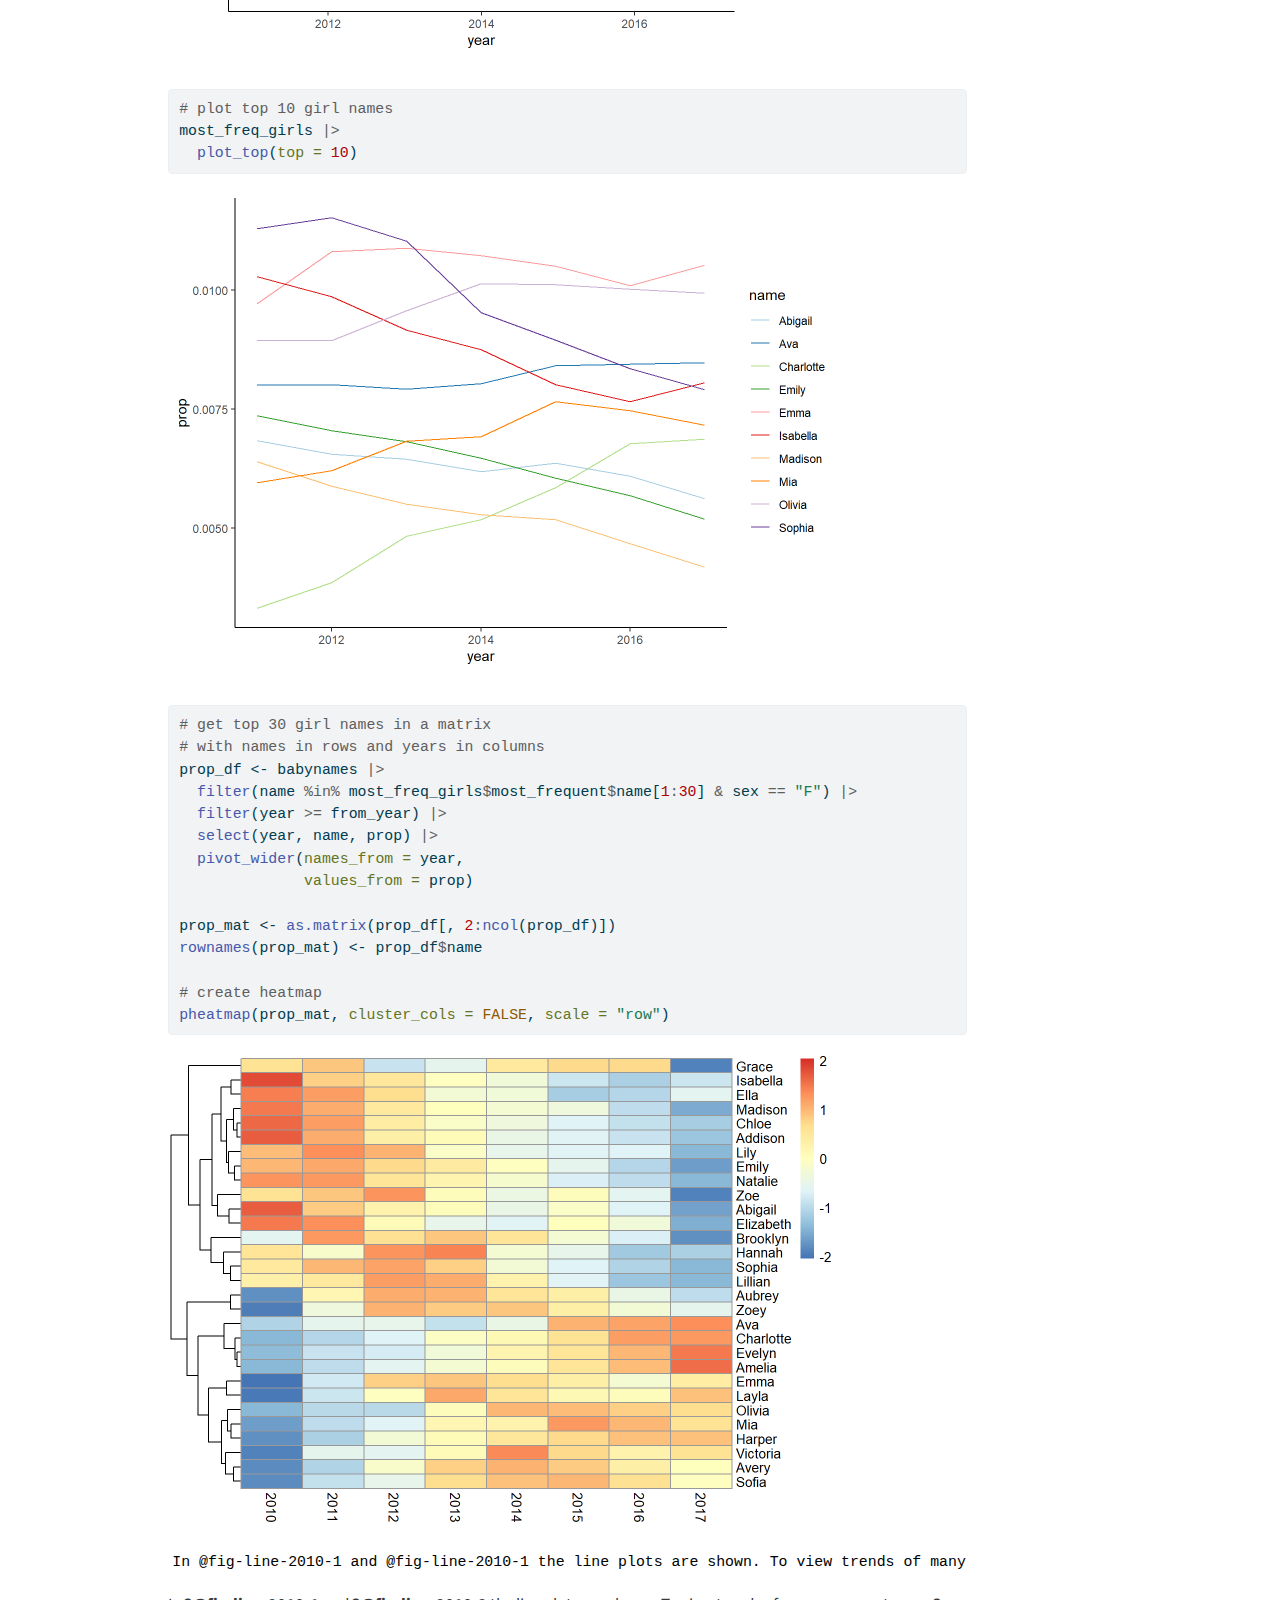
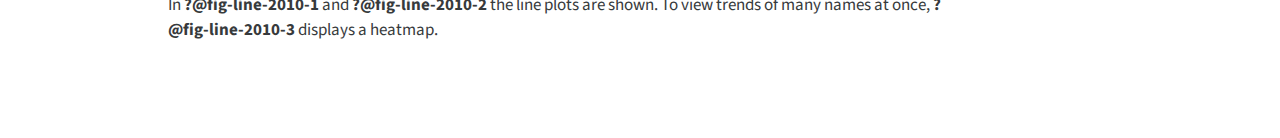
==== commit 18a3c577: "Built site for gh-pages" ====
--- a/analysis.html
+++ b/analysis.html
@@ -139,7 +139,13 @@
 <!-- sidebar -->
 <!-- margin-sidebar -->
     <div id="quarto-margin-sidebar" class="sidebar margin-sidebar">
-        
+        <nav id="TOC" role="doc-toc" class="toc-active">
+    <h2 id="toc-title">On this page</h2>
+   
+  <ul>
+  <li><a href="#creating-a-figure-panel" id="toc-creating-a-figure-panel" class="nav-link active" data-scroll-target="#creating-a-figure-panel"><strong>Creating a figure panel</strong></a></li>
+  </ul>
+</nav>
     </div>
 <!-- main -->
 <main class="content" id="quarto-document-content">
@@ -285,8 +291,63 @@
 </div>
 </div>
 <p><strong>?@fig-line-boys</strong> shows that names that were popular before 1990 are relatively infrequent after 2000.</p>
-
-
+<section id="creating-a-figure-panel" class="level3">
+<h3 class="anchored" data-anchor-id="creating-a-figure-panel"><strong>Creating a figure panel</strong></h3>
+<p><em>The figure panel should contain:</em></p>
+<ul>
+<li><p><em>Line plot of top 5 girl names from 2010 onwards</em></p></li>
+<li><p><em>Line plot of top 10 girl names from 2010 onwards</em></p></li>
+<li><p><em>Heatmap of top 30 girl names from 2010 onwards</em></p></li>
+</ul>
+<div class="cell">
+<div class="sourceCode cell-code" id="cb6"><pre class="sourceCode r code-with-copy"><code class="sourceCode r"><span id="cb6-1"><a href="#cb6-1" aria-hidden="true" tabindex="-1"></a><span class="co">#| label: fig-line-2010</span></span>
+<span id="cb6-2"><a href="#cb6-2" aria-hidden="true" tabindex="-1"></a><span class="co">#| layout: [[50,50], [100]]</span></span>
+<span id="cb6-3"><a href="#cb6-3" aria-hidden="true" tabindex="-1"></a><span class="co">#| fig-cap: "Most popular girl names from 2010 onwards"</span></span>
+<span id="cb6-4"><a href="#cb6-4" aria-hidden="true" tabindex="-1"></a><span class="co">#| fig-subcap: </span></span>
+<span id="cb6-5"><a href="#cb6-5" aria-hidden="true" tabindex="-1"></a><span class="co">#|   - "Top 5"</span></span>
+<span id="cb6-6"><a href="#cb6-6" aria-hidden="true" tabindex="-1"></a><span class="co">#|   - "Top 10"</span></span>
+<span id="cb6-7"><a href="#cb6-7" aria-hidden="true" tabindex="-1"></a><span class="co">#|   - "Top 30"</span></span>
+<span id="cb6-8"><a href="#cb6-8" aria-hidden="true" tabindex="-1"></a></span>
+<span id="cb6-9"><a href="#cb6-9" aria-hidden="true" tabindex="-1"></a><span class="co"># get most frequent girl names from 2010 onwards</span></span>
+<span id="cb6-10"><a href="#cb6-10" aria-hidden="true" tabindex="-1"></a>from_year <span class="ot">&lt;-</span> <span class="dv">2010</span></span>
+<span id="cb6-11"><a href="#cb6-11" aria-hidden="true" tabindex="-1"></a>most_freq_girls <span class="ot">&lt;-</span> <span class="fu">get_most_frequent</span>(babynames, <span class="at">select_sex =</span> <span class="st">"F"</span>,</span>
+<span id="cb6-12"><a href="#cb6-12" aria-hidden="true" tabindex="-1"></a>                                     <span class="at">from =</span> from_year)</span>
+<span id="cb6-13"><a href="#cb6-13" aria-hidden="true" tabindex="-1"></a></span>
+<span id="cb6-14"><a href="#cb6-14" aria-hidden="true" tabindex="-1"></a><span class="co"># plot top 5 girl names</span></span>
+<span id="cb6-15"><a href="#cb6-15" aria-hidden="true" tabindex="-1"></a>most_freq_girls <span class="sc">|&gt;</span></span>
+<span id="cb6-16"><a href="#cb6-16" aria-hidden="true" tabindex="-1"></a>  <span class="fu">plot_top</span>(<span class="at">top =</span> <span class="dv">5</span>)</span></code><button title="Copy to Clipboard" class="code-copy-button"><i class="bi"></i></button></pre></div>
+<div class="cell-output-display">
+<p><img src="analysis_files/figure-html/unnamed-chunk-6-1.png" class="img-fluid" width="672"></p>
+</div>
+<div class="sourceCode cell-code" id="cb7"><pre class="sourceCode r code-with-copy"><code class="sourceCode r"><span id="cb7-1"><a href="#cb7-1" aria-hidden="true" tabindex="-1"></a><span class="co"># plot top 10 girl names</span></span>
+<span id="cb7-2"><a href="#cb7-2" aria-hidden="true" tabindex="-1"></a>most_freq_girls <span class="sc">|&gt;</span></span>
+<span id="cb7-3"><a href="#cb7-3" aria-hidden="true" tabindex="-1"></a>  <span class="fu">plot_top</span>(<span class="at">top =</span> <span class="dv">10</span>)</span></code><button title="Copy to Clipboard" class="code-copy-button"><i class="bi"></i></button></pre></div>
+<div class="cell-output-display">
+<p><img src="analysis_files/figure-html/unnamed-chunk-6-2.png" class="img-fluid" width="672"></p>
+</div>
+<div class="sourceCode cell-code" id="cb8"><pre class="sourceCode r code-with-copy"><code class="sourceCode r"><span id="cb8-1"><a href="#cb8-1" aria-hidden="true" tabindex="-1"></a><span class="co"># get top 30 girl names in a matrix</span></span>
+<span id="cb8-2"><a href="#cb8-2" aria-hidden="true" tabindex="-1"></a><span class="co"># with names in rows and years in columns</span></span>
+<span id="cb8-3"><a href="#cb8-3" aria-hidden="true" tabindex="-1"></a>prop_df <span class="ot">&lt;-</span> babynames <span class="sc">|&gt;</span> </span>
+<span id="cb8-4"><a href="#cb8-4" aria-hidden="true" tabindex="-1"></a>  <span class="fu">filter</span>(name <span class="sc">%in%</span> most_freq_girls<span class="sc">$</span>most_frequent<span class="sc">$</span>name[<span class="dv">1</span><span class="sc">:</span><span class="dv">30</span>] <span class="sc">&amp;</span> sex <span class="sc">==</span> <span class="st">"F"</span>) <span class="sc">|&gt;</span></span>
+<span id="cb8-5"><a href="#cb8-5" aria-hidden="true" tabindex="-1"></a>  <span class="fu">filter</span>(year <span class="sc">&gt;=</span> from_year) <span class="sc">|&gt;</span> </span>
+<span id="cb8-6"><a href="#cb8-6" aria-hidden="true" tabindex="-1"></a>  <span class="fu">select</span>(year, name, prop) <span class="sc">|&gt;</span></span>
+<span id="cb8-7"><a href="#cb8-7" aria-hidden="true" tabindex="-1"></a>  <span class="fu">pivot_wider</span>(<span class="at">names_from =</span> year,</span>
+<span id="cb8-8"><a href="#cb8-8" aria-hidden="true" tabindex="-1"></a>              <span class="at">values_from =</span> prop)</span>
+<span id="cb8-9"><a href="#cb8-9" aria-hidden="true" tabindex="-1"></a></span>
+<span id="cb8-10"><a href="#cb8-10" aria-hidden="true" tabindex="-1"></a>prop_mat <span class="ot">&lt;-</span> <span class="fu">as.matrix</span>(prop_df[, <span class="dv">2</span><span class="sc">:</span><span class="fu">ncol</span>(prop_df)])</span>
+<span id="cb8-11"><a href="#cb8-11" aria-hidden="true" tabindex="-1"></a><span class="fu">rownames</span>(prop_mat) <span class="ot">&lt;-</span> prop_df<span class="sc">$</span>name</span>
+<span id="cb8-12"><a href="#cb8-12" aria-hidden="true" tabindex="-1"></a></span>
+<span id="cb8-13"><a href="#cb8-13" aria-hidden="true" tabindex="-1"></a><span class="co"># create heatmap</span></span>
+<span id="cb8-14"><a href="#cb8-14" aria-hidden="true" tabindex="-1"></a><span class="fu">pheatmap</span>(prop_mat, <span class="at">cluster_cols =</span> <span class="cn">FALSE</span>, <span class="at">scale =</span> <span class="st">"row"</span>)</span></code><button title="Copy to Clipboard" class="code-copy-button"><i class="bi"></i></button></pre></div>
+<div class="cell-output-display">
+<p><img src="analysis_files/figure-html/unnamed-chunk-6-3.png" class="img-fluid" width="672"></p>
+</div>
+</div>
+<pre><code>In @fig-line-2010-1 and @fig-line-2010-1 the line plots are shown. To view trends of many names at once, @fig-line-2010-3 displays a heatmap.</code></pre>
+<p>In <strong>?@fig-line-2010-1</strong> and <strong>?@fig-line-2010-2</strong> the line plots are shown. To view trends of many names at once, <strong>?@fig-line-2010-3</strong> displays a heatmap.</p>
+
+
+</section>
 
 </main> <!-- /main -->
 <script id="quarto-html-after-body" type="application/javascript">
